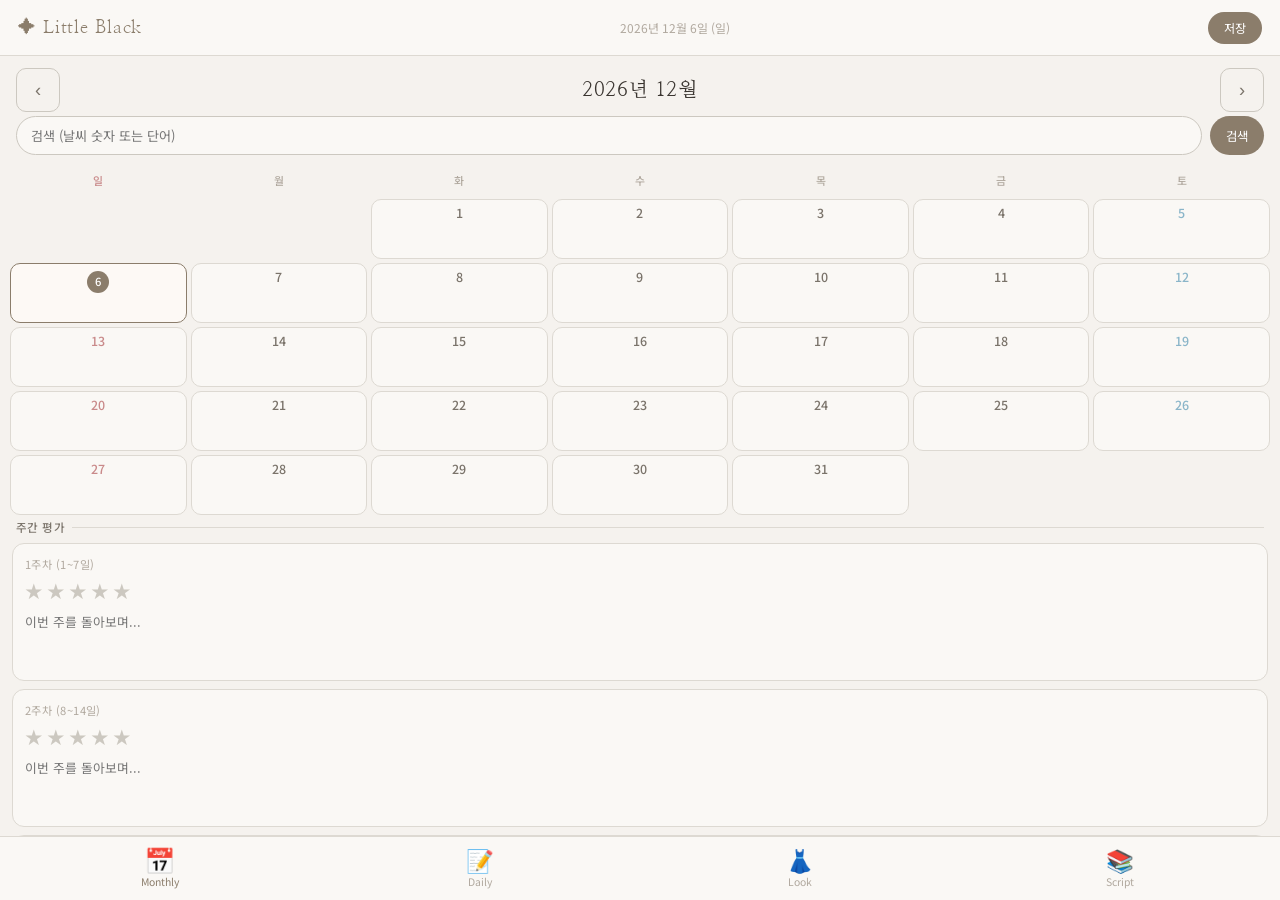
==== diary-mobile.html @ 4fbd5511 "Add files via upload" ====
<!DOCTYPE html>
<html lang="ko">
<head>
<meta charset="UTF-8">
<meta name="viewport" content="width=device-width, initial-scale=1.0, maximum-scale=1.0, user-scalable=no, viewport-fit=cover">
<meta name="mobile-web-app-capable" content="yes">
<meta name="apple-mobile-web-app-capable" content="yes">
<meta name="apple-mobile-web-app-status-bar-style" content="black-translucent">
<meta name="apple-mobile-web-app-title" content="Little Black">
<meta name="theme-color" content="#8b7d6b">
<meta name="msapplication-TileColor" content="#8b7d6b">
<title>Little Black</title>
<link rel="manifest" href="manifest.json">
<link rel="apple-touch-icon" href="icon.svg">
<link rel="icon" type="image/svg+xml" href="icon.svg">
<link href="https://fonts.googleapis.com/css2?family=Nanum+Myeongjo:wght@400;700&family=Noto+Sans+KR:wght@300;400;500&display=swap" rel="stylesheet">
<style>
:root{
  --bg:#f5f2ee;--bg2:#edeae4;
  --sf:#faf8f5;
  --bd:#ddd9d2;--bd2:#ccc8c0;
  --tx:#3a3530;--tx2:#7a736a;--tx3:#b0a89e;
  --ac:#8b7d6b;--ac2:#c4b5a5;
  --sh:rgba(100,90,80,.1);
  --blue:#8ab5c9;--red:#c98a8a;
  --nav-h:64px;
  --header-h:56px;
  --sat:env(safe-area-inset-top,0px);
  --sab:env(safe-area-inset-bottom,0px);
  --sal:env(safe-area-inset-left,0px);
  --sar:env(safe-area-inset-right,0px);
}
*{box-sizing:border-box;margin:0;padding:0;-webkit-tap-highlight-color:transparent;}
html{height:100%;height:-webkit-fill-available;}
body{
  font-family:'Noto Sans KR',sans-serif;background:var(--bg);color:var(--tx);
  display:flex;flex-direction:column;
  height:100%;height:-webkit-fill-available;
  overflow:hidden;
  /* 노치/홈바 영역 대응 */
  padding-top:var(--sat);
}

/* ══ HEADER ══ */
.header{
  height:var(--header-h);
  background:var(--sf);
  border-bottom:1px solid var(--bd);
  display:flex;align-items:center;justify-content:space-between;
  padding:0 18px;
  padding-left:calc(18px + var(--sal));
  padding-right:calc(18px + var(--sar));
  position:fixed;top:var(--sat);left:0;right:0;z-index:200;
  flex-shrink:0;
}
.header-title{font-family:'Nanum Myeongjo',serif;font-size:1.1rem;color:var(--ac);letter-spacing:.05em;}
.header-date{font-size:.75rem;color:var(--tx3);}
.header-save{background:var(--ac);color:#fff;border:none;border-radius:20px;padding:7px 16px;font-size:.76rem;font-family:inherit;cursor:pointer;}

/* ══ MAIN SCROLL AREA ══ */
.main{
  flex:1;
  overflow-y:auto;
  -webkit-overflow-scrolling:touch;
  padding-top:calc(var(--header-h) + var(--sat));
  padding-bottom:calc(var(--nav-h) + var(--sab) + 12px);
  padding-left:var(--sal);
  padding-right:var(--sar);
  overscroll-behavior:contain;
}
.view{display:none;}
.view.on{display:block;}

/* ══ BOTTOM NAV ══ */
.bottom-nav{
  position:fixed;bottom:0;left:0;right:0;
  height:calc(var(--nav-h) + var(--sab));
  background:var(--sf);
  border-top:1px solid var(--bd);
  display:flex;
  z-index:200;
  padding-bottom:var(--sab);
  padding-left:var(--sal);
  padding-right:var(--sar);
}
.bnav-item{
  flex:1;display:flex;flex-direction:column;align-items:center;justify-content:center;
  gap:3px;cursor:pointer;border:none;background:transparent;
  font-family:inherit;color:var(--tx3);font-size:.65rem;
  padding:8px 0;
  transition:color .15s;
  min-height:44px;
}
.bnav-item.on{color:var(--ac);}
.bnav-icon{font-size:1.4rem;line-height:1;}
.bnav-item.on .bnav-icon{transform:scale(1.12);}

/* ══ SHARED COMPONENTS ══ */
.page-header{
  padding:16px 16px 8px;
  display:flex;align-items:center;gap:10px;
}
.page-title{font-family:'Nanum Myeongjo',serif;font-size:1.2rem;color:var(--tx);letter-spacing:.03em;}
.card{background:var(--sf);border:1px solid var(--bd);border-radius:14px;padding:14px 16px;margin:0 12px 10px;}
.ct{font-size:.66rem;font-weight:500;color:var(--tx3);letter-spacing:.1em;text-transform:uppercase;margin-bottom:10px;display:flex;align-items:center;gap:4px;}
.addbtn{
  display:flex;align-items:center;gap:5px;
  background:none;border:1.5px dashed var(--bd2);border-radius:10px;
  padding:8px 14px;font-size:.75rem;color:var(--tx3);
  cursor:pointer;margin-top:8px;font-family:inherit;
  width:100%;justify-content:center;
  min-height:40px;
  transition:all .2s;
}
.addbtn:active{border-color:var(--ac2);color:var(--ac);}
.mnav-btn{
  background:none;border:1px solid var(--bd2);border-radius:10px;
  width:44px;height:44px;cursor:pointer;color:var(--tx2);font-size:1.15rem;
  display:flex;align-items:center;justify-content:center;
  flex-shrink:0;
  transition:all .15s;
  touch-action:manipulation;
}
.mnav-btn:active{background:var(--ac);color:#fff;border-color:var(--ac);}

/* RTE */
.rte{
  min-height:80px;outline:none;font-size:.85rem;
  font-family:inherit;line-height:1.9;color:var(--tx);
  word-break:break-word;cursor:text;white-space:pre-wrap;
}
.rte:empty::before{content:attr(data-ph);color:var(--tx3);pointer-events:none;font-size:.82rem;}

/* Toast */
.toast{
  position:fixed;bottom:calc(var(--nav-h) + var(--sab) + 16px);left:50%;transform:translateX(-50%) translateY(8px);
  background:var(--ac);color:#fff;padding:10px 22px;
  border-radius:20px;font-size:.78rem;opacity:0;
  transition:all .3s;pointer-events:none;z-index:9999;
  white-space:nowrap;
}
.toast.show{opacity:1;transform:translateX(-50%) translateY(0);}

/* ══════════════════════════
   MONTHLY
══════════════════════════ */
.month-nav{display:flex;align-items:center;justify-content:space-between;padding:12px 16px 4px;}
.month-label{font-family:'Nanum Myeongjo',serif;font-size:1.25rem;color:var(--tx);letter-spacing:.04em;}

/* Search */
.srch-row{display:flex;gap:8px;padding:0 16px 10px;}
.srch-inp{
  flex:1;padding:9px 14px;border-radius:22px;
  border:1px solid var(--bd2);background:var(--sf);
  font-size:.82rem;font-family:inherit;color:var(--tx);outline:none;
}
.srch-inp:focus{border-color:var(--ac);}
.srch-btn{
  padding:9px 16px;border-radius:22px;
  border:none;background:var(--ac);color:#fff;
  font-size:.78rem;font-family:inherit;cursor:pointer;
}

/* Calendar grid */
.cal{display:grid;grid-template-columns:repeat(7,1fr);gap:4px;padding:0 10px;}
.cdh{text-align:center;font-size:.68rem;font-weight:500;color:var(--tx3);padding:7px 0;}
.cdh:first-child{color:var(--red);}
.cdh:last-child{color:var(--blue);}
.cc{
  background:var(--sf);border:1px solid var(--bd);border-radius:10px;
  min-height:60px;padding:7px 4px 5px;
  position:relative;cursor:pointer;
  transition:all .15s;
  -webkit-user-select:none;user-select:none;
  /* 터치 영역 확보 */
  touch-action:manipulation;
}
.cc:active:not(.emp){background:var(--bg2);border-color:var(--ac2);transform:scale(.97);}
.cc.tod{border-color:var(--ac);background:#fdf9f5;}
.cc.emp{background:transparent;border-color:transparent;cursor:default;}
.cc.su .cnum{color:var(--red);}
.cc.sa .cnum{color:var(--blue);}
.cnum{font-size:.78rem;font-weight:500;color:var(--tx2);text-align:center;line-height:1;}
.cnum-t{
  background:var(--ac);color:#fff;
  width:22px;height:22px;border-radius:50%;
  display:inline-flex;align-items:center;justify-content:center;
  font-size:.7rem;margin:0 auto;
}
.cc-memo{
  font-size:.6rem;color:var(--tx3);line-height:1.3;
  margin-top:4px;overflow:hidden;
  display:-webkit-box;-webkit-line-clamp:2;-webkit-box-orient:vertical;
  word-break:break-all;
}
.look-badge{
  position:absolute;top:4px;right:4px;
  width:6px;height:6px;border-radius:50%;background:var(--ac2);
}
.has-entry::after{
  content:'';position:absolute;bottom:4px;left:50%;transform:translateX(-50%);
  width:4px;height:4px;border-radius:50%;background:var(--ac);
}

/* Weekly */
.weekly-section{padding:0 12px;margin-top:4px;}
.wsec-t{
  font-size:.72rem;color:var(--tx2);font-weight:500;letter-spacing:.04em;
  display:flex;align-items:center;gap:7px;margin-bottom:8px;padding:0 4px;
}
.wsec-t::after{content:'';flex:1;height:1px;background:var(--bd);}
.wcard{background:var(--sf);border:1px solid var(--bd);border-radius:12px;padding:12px;margin-bottom:8px;}
.wcard-t{font-size:.7rem;color:var(--tx3);margin-bottom:6px;letter-spacing:.04em;}
.stars{display:flex;gap:4px;margin-bottom:8px;}
.star{font-size:1.1rem;cursor:pointer;color:var(--bd2);transition:color .13s;user-select:none;}
.star.on{color:#d4a855;}
.wcard textarea{
  width:100%;background:transparent;border:none;outline:none;
  font-size:.8rem;font-family:inherit;color:var(--tx);
  resize:none;line-height:1.7;min-height:52px;
}

/* ══════════════════════════
   DAILY
══════════════════════════ */
.daily-nav{
  display:flex;align-items:center;gap:10px;
  padding:12px 16px 10px;
}
.ddate{
  flex:1;font-family:'Nanum Myeongjo',serif;font-size:1.05rem;
  color:var(--tx);text-align:center;cursor:pointer;
  padding:6px;border-radius:9px;border:1px solid transparent;
}
.ddate:active{border-color:var(--bd2);background:var(--bg2);}
.dpick{display:none;flex:1;font-family:inherit;font-size:.95rem;color:var(--tx);border:1px solid var(--bd2);border-radius:9px;padding:6px 10px;background:var(--sf);outline:none;}

/* Routine */
.rl{display:flex;flex-direction:column;gap:6px;}
.ri{display:flex;align-items:center;gap:10px;min-height:40px;}
.rchk{
  width:22px;height:22px;border-radius:6px;border:1.5px solid var(--bd2);
  cursor:pointer;flex-shrink:0;display:flex;align-items:center;justify-content:center;
  font-size:.75rem;color:#fff;transition:all .15s;
}
.rchk.on{background:var(--ac);border-color:var(--ac);}
.rinp{flex:1;border:none;background:transparent;outline:none;font-size:.85rem;font-family:inherit;color:var(--tx);min-height:1.4em;word-break:break-word;padding:4px 0;}
.rinp:empty::before{content:attr(data-ph);color:var(--tx3);pointer-events:none;}
.rinp.dn{text-decoration:line-through;color:var(--tx3);}

/* Timeline */
.tlw{display:flex;flex-direction:column;position:relative;}
.tlw::before{content:'';position:absolute;left:38px;top:0;bottom:0;width:1px;background:var(--bd);}
.tlr{display:flex;align-items:flex-start;min-height:36px;}
.tlt{width:38px;font-size:.65rem;color:var(--tx3);padding-top:8px;text-align:right;padding-right:8px;flex-shrink:0;}
.tldot{width:7px;height:7px;border-radius:50%;background:var(--bd2);flex-shrink:0;margin-top:10px;z-index:1;}
.tlinp{flex:1;padding:5px 9px;font-size:.82rem;font-family:inherit;border:none;background:transparent;outline:none;min-height:34px;line-height:1.6;color:var(--tx);word-break:break-word;}
.tlinp:empty::before{content:'...';color:var(--tx3);pointer-events:none;}

/* DoList */
.dol{display:flex;flex-direction:column;gap:6px;}
.doi{display:flex;align-items:center;gap:8px;min-height:38px;}
.dop{width:10px;height:10px;border-radius:50%;flex-shrink:0;cursor:pointer;}
.dop.h{background:var(--red);}.dop.m{background:#d4a855;}.dop.l{background:var(--blue);}
.dochk{
  width:22px;height:22px;border-radius:6px;border:1.5px solid var(--bd2);
  cursor:pointer;flex-shrink:0;display:flex;align-items:center;justify-content:center;
  font-size:.72rem;color:#fff;transition:all .15s;
}
.dochk.on{background:var(--ac);border-color:var(--ac);}
.doinp{flex:1;font-size:.85rem;border:none;background:transparent;outline:none;font-family:inherit;color:var(--tx);min-height:1.4em;word-break:break-word;padding:4px 0;}
.doinp:empty::before{content:attr(data-ph);color:var(--tx3);pointer-events:none;}
.doinp.dn{text-decoration:line-through;color:var(--tx3);}

/* Expense */
.exl{display:flex;flex-direction:column;gap:6px;}
.exi{display:flex;align-items:center;gap:8px;min-height:36px;}
.excat{
  font-size:.72rem;padding:5px 6px;border-radius:8px;
  background:var(--bg2);color:var(--tx2);border:1px solid var(--bd);
  outline:none;font-family:inherit;width:56px;
}
.exmemo{flex:1;font-size:.82rem;border:none;background:transparent;outline:none;font-family:inherit;color:var(--tx);padding:4px 0;min-height:1.3em;}
.exmemo::placeholder{color:var(--tx3);}
.examt{
  font-size:.82rem;border:none;background:transparent;outline:none;
  font-family:inherit;color:var(--tx);text-align:right;width:70px;padding:4px 0;
}
.examt::placeholder{color:var(--tx3);}
.extot{display:flex;justify-content:flex-end;padding-top:8px;border-top:1px solid var(--bd);font-size:.75rem;color:var(--tx2);margin-top:4px;}
.extot span{font-weight:500;color:var(--ac);margin-left:6px;}

/* ══════════════════════════
   DAILY LOOK
══════════════════════════ */
.look-grid{display:grid;grid-template-columns:1fr 1fr;gap:10px;padding:0 12px 12px;}
.look-card{background:var(--sf);border:1px solid var(--bd);border-radius:14px;overflow:hidden;position:relative;}
.look-card-img{width:100%;aspect-ratio:3/4;object-fit:cover;display:block;background:var(--bg2);}
.look-card-img-empty{width:100%;aspect-ratio:3/4;background:var(--bg2);display:flex;flex-direction:column;align-items:center;justify-content:center;color:var(--tx3);font-size:.7rem;gap:5px;}
.look-card-body{padding:8px 10px;}
.look-card-date{font-size:.68rem;color:var(--ac);font-weight:500;margin-bottom:2px;}
.look-temp{display:flex;gap:6px;margin-bottom:4px;}
.look-temp-low{font-size:.7rem;color:var(--blue);font-weight:500;}
.look-temp-high{font-size:.7rem;color:var(--red);font-weight:500;}
.look-card-memo{font-size:.7rem;color:var(--tx2);line-height:1.45;display:-webkit-box;-webkit-line-clamp:2;-webkit-box-orient:vertical;overflow:hidden;}
.look-card-del{
  position:absolute;top:6px;right:6px;
  width:26px;height:26px;border-radius:50%;
  background:rgba(255,255,255,.9);border:none;cursor:pointer;
  font-size:.8rem;color:var(--tx2);
  display:flex;align-items:center;justify-content:center;
}
.look-add-fab{
  position:fixed;bottom:calc(var(--nav-h) + var(--sab) + 16px);right:calc(18px + var(--sar));
  width:56px;height:56px;border-radius:50%;
  background:var(--ac);color:#fff;border:none;
  font-size:1.5rem;cursor:pointer;
  box-shadow:0 4px 16px rgba(139,125,107,.4);
  display:none;align-items:center;justify-content:center;
  z-index:150;
  transition:transform .15s;
  touch-action:manipulation;
}
.look-add-fab:active{transform:scale(.92);}

/* ══════════════════════════
   SCRIPT
══════════════════════════ */
.sc-folder-bar{
  display:flex;gap:8px;padding:0 12px 10px;
  overflow-x:auto;-webkit-overflow-scrolling:touch;
  scrollbar-width:none;
}
.sc-folder-bar::-webkit-scrollbar{display:none;}
.sc-fchip{
  flex-shrink:0;padding:8px 16px;border-radius:20px;
  border:1px solid var(--bd2);background:transparent;
  color:var(--tx2);font-size:.78rem;font-family:inherit;cursor:pointer;
  white-space:nowrap;
  transition:all .15s;
}
.sc-fchip.on{background:var(--ac);color:#fff;border-color:var(--ac);}
.sc-fchip-add{
  flex-shrink:0;padding:8px 14px;border-radius:20px;
  border:1.5px dashed var(--bd2);background:transparent;
  color:var(--tx3);font-size:.78rem;font-family:inherit;cursor:pointer;
}
.sc-add-folder-row{display:flex;gap:8px;padding:0 12px 10px;}
.sc-add-folder-inp{
  flex:1;padding:9px 14px;border:1px solid var(--bd2);border-radius:22px;
  background:var(--sf);font-size:.8rem;font-family:inherit;color:var(--tx);outline:none;
}
.sc-add-folder-inp:focus{border-color:var(--ac);}
.sc-add-folder-btn{
  padding:9px 16px;border-radius:22px;background:var(--ac);color:#fff;
  border:none;font-size:.78rem;font-family:inherit;cursor:pointer;
}
.sc-entry-list{padding:0 12px;}
.sc-entry{background:var(--sf);border:1px solid var(--bd);border-radius:14px;margin-bottom:10px;overflow:hidden;}
.sc-entry-head{display:flex;align-items:center;gap:8px;padding:12px 14px;cursor:pointer;}
.sc-entry-head.collapsed{border-bottom:none;}
.sc-source-badge{font-size:.65rem;padding:3px 10px;border-radius:10px;background:var(--bg2);color:var(--tx2);flex-shrink:0;border:1px solid var(--bd);}
.sc-entry-date{font-size:.66rem;color:var(--tx3);}
.sc-entry-title-inp{flex:1;border:none;background:transparent;outline:none;font-size:.85rem;font-family:'Nanum Myeongjo',serif;color:var(--tx);font-weight:700;min-width:0;}
.sc-entry-title-inp::placeholder{color:var(--tx3);}
.sc-collapse-btn{background:none;border:none;cursor:pointer;color:var(--tx3);font-size:.8rem;padding:0 4px;transition:transform .2s;flex-shrink:0;}
.sc-collapse-btn.open{transform:rotate(180deg);}
.sc-entry-del{background:none;border:none;cursor:pointer;color:var(--tx3);font-size:.85rem;padding:0 4px;flex-shrink:0;}
.sc-entry-body{padding:14px;border-top:1px solid var(--bd);}
.sc-entry-body.hidden{display:none;}
.sc-quote-label{font-size:.65rem;color:var(--tx3);letter-spacing:.06em;margin-bottom:6px;display:flex;align-items:center;justify-content:space-between;}
.sc-import-btn{padding:4px 12px;border-radius:8px;border:1px solid var(--bd2);background:transparent;color:var(--tx2);font-size:.68rem;font-family:inherit;cursor:pointer;}
.sc-quote{width:100%;min-height:80px;padding:10px 12px;background:var(--bg2);border:1px solid var(--bd);border-left:3px solid var(--ac2);border-radius:0 9px 9px 0;font-size:.82rem;font-family:inherit;color:var(--tx2);line-height:1.75;resize:none;outline:none;font-style:italic;}
.sc-quote::placeholder{color:var(--tx3);}
.sc-memo-label{font-size:.65rem;color:var(--tx3);letter-spacing:.06em;margin:10px 0 6px;}
.sc-memo{min-height:60px;outline:none;font-size:.83rem;font-family:inherit;line-height:1.8;color:var(--tx);word-break:break-word;cursor:text;white-space:pre-wrap;}
.sc-memo:empty::before{content:attr(data-ph);color:var(--tx3);pointer-events:none;}
.sc-empty{color:var(--tx3);font-size:.82rem;text-align:center;padding:36px 0;line-height:2;}
.sc-add-entry-btn{
  display:block;width:calc(100% - 24px);margin:0 12px 10px;
  padding:12px;border-radius:12px;
  background:var(--ac);color:#fff;border:none;
  font-size:.82rem;font-family:inherit;cursor:pointer;
}

/* ══════════════════════════
   MODALS
══════════════════════════ */
.modal-bg{
  position:fixed;inset:0;background:rgba(58,53,48,.45);
  z-index:600;display:none;align-items:flex-end;justify-content:center;
}
.modal-bg.show{display:flex;}
.modal{
  background:var(--sf);border-radius:20px 20px 0 0;
  padding:20px 20px 32px;width:100%;
  max-height:90vh;overflow-y:auto;
  -webkit-overflow-scrolling:touch;
  box-shadow:0 -4px 24px rgba(0,0,0,.15);
}
.modal-handle{width:40px;height:4px;background:var(--bd2);border-radius:2px;margin:0 auto 16px;}
.modal-title{font-family:'Nanum Myeongjo',serif;font-size:1.05rem;color:var(--ac);margin-bottom:14px;}
.modal-row{margin-bottom:12px;}
.modal-lbl{font-size:.72rem;color:var(--tx3);margin-bottom:5px;letter-spacing:.04em;}
.modal-inp{width:100%;padding:10px 14px;border:1px solid var(--bd2);border-radius:11px;background:var(--bg);font-size:.85rem;font-family:inherit;color:var(--tx);outline:none;}
.modal-inp:focus{border-color:var(--ac);}
.modal-row-2{display:grid;grid-template-columns:1fr 1fr;gap:10px;margin-bottom:12px;}
.modal-upload{
  width:100%;padding:12px;border:1.5px dashed var(--bd2);border-radius:11px;
  background:transparent;cursor:pointer;text-align:center;
  color:var(--tx3);font-size:.8rem;
  display:flex;align-items:center;justify-content:center;gap:6px;
}
.modal-preview{width:100%;max-height:200px;object-fit:contain;border-radius:11px;margin-top:8px;display:none;}
.modal-btns{display:flex;gap:8px;margin-top:16px;}
.modal-cancel{flex:1;padding:12px;border-radius:12px;border:1px solid var(--bd2);background:transparent;color:var(--tx2);font-size:.82rem;font-family:inherit;cursor:pointer;}
.modal-save{flex:2;padding:12px;border-radius:12px;background:var(--ac);color:#fff;border:none;font-size:.82rem;font-family:inherit;cursor:pointer;}

/* weather */
.weather-fetch-btn{
  width:100%;padding:10px;border-radius:10px;
  border:1px solid var(--ac2);background:var(--bg2);color:var(--ac);
  font-size:.78rem;font-family:inherit;cursor:pointer;margin-top:6px;
}
.weather-fetch-btn:disabled{opacity:.5;}
.weather-status{font-size:.74rem;border-radius:9px;padding:0;max-height:0;overflow:hidden;transition:max-height .3s,padding .3s;color:var(--tx2);}
.weather-status.show{max-height:60px;padding:8px 12px;background:var(--bg2);border:1px solid var(--bd);margin-top:8px;border-radius:9px;}
.weather-status.err{color:#c94040;background:#fdf0f0;border-color:#f5c6c6;}
.weather-status.ok{color:#2d8a5e;background:#f0faf5;border-color:#b2dfc9;}

/* Search modal */
.srch-modal-bg{position:fixed;inset:0;background:rgba(58,53,48,.35);z-index:500;display:none;align-items:flex-end;}
.srch-modal-bg.show{display:flex;}
.srch-modal{background:var(--sf);border-radius:20px 20px 0 0;width:100%;max-height:85vh;overflow-y:auto;padding:20px 16px 32px;}
.srch-modal-title{font-family:'Nanum Myeongjo',serif;font-size:1rem;color:var(--ac);margin-bottom:12px;display:flex;justify-content:space-between;align-items:center;}
.srch-close{background:none;border:none;font-size:1.2rem;cursor:pointer;color:var(--tx3);padding:4px;}
.srch-result-item{border:1px solid var(--bd);border-radius:11px;padding:12px;margin-bottom:8px;cursor:pointer;}
.srch-result-item:active{border-color:var(--ac2);background:var(--bg2);}
.srch-result-date{font-size:.72rem;color:var(--ac);margin-bottom:3px;font-weight:500;}
.srch-result-type{font-size:.64rem;color:var(--tx3);background:var(--bg2);border-radius:8px;padding:2px 8px;display:inline-block;margin-bottom:4px;}
.srch-result-preview{font-size:.78rem;color:var(--tx2);line-height:1.5;}
.srch-result-preview em{color:var(--ac);font-style:normal;font-weight:500;}
.srch-no-result{text-align:center;color:var(--tx3);font-size:.84rem;padding:28px 0;}

/* Import modal */
.import-modal-bg{position:fixed;inset:0;background:rgba(58,53,48,.4);z-index:700;display:none;align-items:flex-end;}
.import-modal-bg.show{display:flex;}
.import-modal{background:var(--sf);border-radius:20px 20px 0 0;padding:20px 16px 32px;width:100%;max-height:85vh;overflow-y:auto;}
.import-modal-title{font-family:'Nanum Myeongjo',serif;font-size:1rem;color:var(--ac);margin-bottom:12px;}
.import-tabs{display:flex;gap:6px;margin-bottom:12px;}
.import-tab{flex:1;padding:9px;border-radius:14px;border:1px solid var(--bd2);background:transparent;color:var(--tx2);font-size:.78rem;font-family:inherit;cursor:pointer;}
.import-tab.on{background:var(--ac);color:#fff;border-color:var(--ac);}
.import-url-inp{width:100%;padding:10px 14px;border:1px solid var(--bd2);border-radius:11px;background:var(--bg);font-size:.82rem;font-family:inherit;color:var(--tx);outline:none;margin-bottom:8px;}
.import-text-area{width:100%;min-height:120px;padding:10px 12px;border:1px solid var(--bd2);border-radius:11px;background:var(--bg);font-size:.82rem;font-family:inherit;color:var(--tx);outline:none;resize:none;line-height:1.7;}
.import-hint{font-size:.7rem;color:var(--tx3);margin-bottom:10px;line-height:1.55;}
.import-btns{display:flex;gap:8px;margin-top:12px;}
.import-cancel{flex:1;padding:12px;border-radius:12px;border:1px solid var(--bd2);background:transparent;color:var(--tx2);font-size:.8rem;font-family:inherit;cursor:pointer;}
.import-confirm{flex:2;padding:12px;border-radius:12px;background:var(--ac);color:#fff;border:none;font-size:.8rem;font-family:inherit;cursor:pointer;}

/* Add folder modal */
.folder-modal-bg{position:fixed;inset:0;background:rgba(58,53,48,.4);z-index:650;display:none;align-items:flex-end;}
.folder-modal-bg.show{display:flex;}
.folder-modal{background:var(--sf);border-radius:20px 20px 0 0;padding:20px 16px 32px;width:100%;}
.folder-modal-title{font-family:'Nanum Myeongjo',serif;font-size:1rem;color:var(--ac);margin-bottom:14px;}
.folder-inp{width:100%;padding:12px 16px;border:1px solid var(--bd2);border-radius:12px;background:var(--bg);font-size:.9rem;font-family:inherit;color:var(--tx);outline:none;margin-bottom:10px;}
.folder-inp:focus{border-color:var(--ac);}
.folder-btns{display:flex;gap:8px;}
.folder-cancel{flex:1;padding:12px;border-radius:12px;border:1px solid var(--bd2);background:transparent;color:var(--tx2);font-size:.82rem;font-family:inherit;cursor:pointer;}
.folder-ok{flex:2;padding:12px;border-radius:12px;background:var(--ac);color:#fff;border:none;font-size:.82rem;font-family:inherit;cursor:pointer;}

select{font-family:inherit;}
</style>
</head>
<body>

<!-- HEADER -->
<header class="header">
  <div class="header-title">✦ Little Black</div>
  <div class="header-date" id="headerDate"></div>
  <button class="header-save" onclick="saveAll()">저장</button>
</header>

<!-- MAIN -->
<div class="main" id="mainEl">

<!-- ══ MONTHLY ══ -->
<div id="v-monthly" class="view on">
  <div class="month-nav">
    <button class="mnav-btn" onclick="chMonth(-1)">&#8249;</button>
    <div class="month-label" id="mtitle"></div>
    <button class="mnav-btn" onclick="chMonth(1)">&#8250;</button>
  </div>
  <div class="srch-row">
    <input class="srch-inp" id="srchInp" placeholder="검색 (날씨 숫자 또는 단어)" onkeydown="if(event.key==='Enter')doSearch()">
    <button class="srch-btn" onclick="doSearch()">검색</button>
  </div>
  <div class="cal" id="calEl"></div>
  <div class="weekly-section">
    <div class="wsec-t">주간 평가</div>
    <div id="wgridEl"></div>
  </div>
</div>

<!-- ══ DAILY ══ -->
<div id="v-daily" class="view">
  <div class="daily-nav">
    <button class="mnav-btn" onclick="chDay(-1)">&#8249;</button>
    <div class="ddate" id="ddisplay" onclick="openDP()"></div>
    <input type="date" class="dpick" id="dpick" onchange="onDP()">
    <button class="mnav-btn" onclick="chDay(1)">&#8250;</button>
  </div>

  <div class="card">
    <div class="ct">☀️ Routine</div>
    <div class="rl" id="rList"></div>
    <button class="addbtn" onclick="addR()">+ 루틴 추가</button>
  </div>

  <div class="card">
    <div class="ct">🕐 Time Line</div>
    <div class="tlw" id="tlEl"></div>
  </div>

  <div class="card">
    <div class="ct">✅ Do It List</div>
    <div class="dol" id="dolEl"></div>
    <button class="addbtn" onclick="addDo()">+ 할 일 추가</button>
  </div>

  <div class="card">
    <div class="ct">💡 Idea</div>
    <div class="rte" id="rteIdea" contenteditable="true" data-ph="오늘 떠오른 아이디어를 자유롭게 ✦"></div>
  </div>

  <div class="card">
    <div class="ct">🌸 감사일기</div>
    <div class="rte" id="rteGrat" contenteditable="true" data-ph="오늘 감사한 일 세 가지&#10;1. &#10;2. &#10;3. "></div>
  </div>

  <div class="card">
    <div class="ct">👶 육아일기</div>
    <div class="rte" id="rteBaby" contenteditable="true" data-ph="오늘 아이와의 소중한 순간 🍀"></div>
  </div>

  <div class="card">
    <div class="ct">💰 지출메모</div>
    <div class="exl" id="exlEl"></div>
    <button class="addbtn" onclick="addEx()">+ 지출 추가</button>
    <div class="extot">합계 <span id="extot">₩0</span></div>
  </div>
</div>

<!-- ══ DAILY LOOK ══ -->
<div id="v-look" class="view">
  <div class="page-header">
    <div class="page-title">Daily Look</div>
  </div>
  <div class="look-grid" id="lookGrid"></div>
</div>

<!-- ══ SCRIPT ══ -->
<div id="v-script" class="view">
  <div class="page-header" style="padding-bottom:10px;">
    <div class="page-title">Script</div>
  </div>
  <div class="sc-folder-bar" id="scFolderBar"></div>
  <button class="sc-add-entry-btn" id="scAddEntryBtn" onclick="addScEntry()" style="display:none">+ 새 스크립트 추가</button>
  <div class="sc-entry-list" id="scEntryList">
    <div class="sc-empty">위에서 폴더를 선택하거나<br>+ 버튼으로 새 폴더를 만들어보세요 ✦</div>
  </div>
</div>

</div><!-- /main -->

<!-- LOOK FAB -->
<button class="look-add-fab" id="lookFab" onclick="openLookModal()">+</button>

<!-- BOTTOM NAV -->
<nav class="bottom-nav">
  <button class="bnav-item on" id="tab-monthly" onclick="goView('monthly')">
    <span class="bnav-icon">📅</span>
    <span>Monthly</span>
  </button>
  <button class="bnav-item" id="tab-daily" onclick="goView('daily')">
    <span class="bnav-icon">📝</span>
    <span>Daily</span>
  </button>
  <button class="bnav-item" id="tab-look" onclick="goView('look')">
    <span class="bnav-icon">👗</span>
    <span>Look</span>
  </button>
  <button class="bnav-item" id="tab-script" onclick="goView('script')">
    <span class="bnav-icon">📚</span>
    <span>Script</span>
  </button>
</nav>

<!-- SEARCH MODAL -->
<div class="srch-modal-bg" id="srchBg" onclick="if(event.target===this)closeSrch()">
  <div class="srch-modal">
    <div class="srch-modal-title">
      <span id="srchModalTitle">검색 결과</span>
      <button class="srch-close" onclick="closeSrch()">✕</button>
    </div>
    <div id="srchResults"></div>
  </div>
</div>

<!-- ADD LOOK MODAL -->
<div class="modal-bg" id="lookModalBg" onclick="if(event.target===this)closeLookModal()">
  <div class="modal">
    <div class="modal-handle"></div>
    <div class="modal-title">Today's Look</div>
    <div class="modal-row">
      <div class="modal-lbl">날짜</div>
      <input class="modal-inp" type="date" id="lookDate" onchange="onLookDateChange()">
    </div>
    <div class="modal-row">
      <button class="weather-fetch-btn" id="weatherFetchBtn" onclick="fetchWeather()">🌤 날씨 자동으로 불러오기</button>
      <div class="weather-status" id="weatherStatus"></div>
    </div>
    <div class="modal-row-2">
      <div>
        <div class="modal-lbl">최저기온 (°C)</div>
        <input class="modal-inp" type="number" id="lookLow" placeholder="예) 14">
      </div>
      <div>
        <div class="modal-lbl">최고기온 (°C)</div>
        <input class="modal-inp" type="number" id="lookHigh" placeholder="예) 24">
      </div>
    </div>
    <div class="modal-row">
      <div class="modal-lbl">사진 업로드</div>
      <label class="modal-upload" for="lookFile">📷 사진 선택</label>
      <input type="file" id="lookFile" accept="image/*" style="display:none" onchange="onLookFile(event)">
      <img class="modal-preview" id="lookPreview" alt="">
    </div>
    <div class="modal-row">
      <div class="modal-lbl">메모</div>
      <textarea class="modal-inp" id="lookMemo" rows="3" placeholder="오늘 코디 메모 🍂"></textarea>
    </div>
    <div class="modal-btns">
      <button class="modal-cancel" onclick="closeLookModal()">취소</button>
      <button class="modal-save" onclick="saveLook()">저장</button>
    </div>
  </div>
</div>

<!-- IMPORT MODAL -->
<div class="import-modal-bg" id="importModalBg" onclick="if(event.target===this)closeImportModal()">
  <div class="import-modal">
    <div class="modal-handle"></div>
    <div class="import-modal-title">문구 가져오기</div>
    <div class="import-tabs">
      <button class="import-tab on" id="itab-paste" onclick="switchImportTab('paste')">붙여넣기</button>
      <button class="import-tab" id="itab-url" onclick="switchImportTab('url')">URL</button>
    </div>
    <div id="import-paste-panel">
      <div class="import-hint">신문, 책, 블로그에서 복사한 글을 붙여넣으세요.</div>
      <textarea class="import-text-area" id="importPasteText" placeholder="여기에 텍스트를 붙여넣으세요…"></textarea>
    </div>
    <div id="import-url-panel" style="display:none">
      <div class="import-hint">URL을 입력하면 해당 페이지의 텍스트를 가져옵니다.</div>
      <input class="import-url-inp" id="importUrlInp" placeholder="https://…" type="url">
      <button onclick="fetchUrl()" style="width:100%;padding:10px;border-radius:10px;border:1px solid var(--bd2);background:var(--bg2);font-family:inherit;font-size:.8rem;cursor:pointer;color:var(--tx2);margin-bottom:8px;">🔗 불러오기</button>
      <textarea class="import-text-area" id="importUrlResult" placeholder="불러온 텍스트…" readonly></textarea>
    </div>
    <div class="import-btns">
      <button class="import-cancel" onclick="closeImportModal()">취소</button>
      <button class="import-confirm" onclick="confirmImport()">인용문으로 추가</button>
    </div>
  </div>
</div>

<!-- FOLDER MODAL -->
<div class="folder-modal-bg" id="folderModalBg" onclick="if(event.target===this)closeFolderModal()">
  <div class="folder-modal">
    <div class="modal-handle"></div>
    <div class="folder-modal-title">새 폴더 추가</div>
    <input class="folder-inp" id="folderNameInp" placeholder="폴더 이름…" onkeydown="if(event.key==='Enter')confirmAddFolder()">
    <div class="folder-btns">
      <button class="folder-cancel" onclick="closeFolderModal()">취소</button>
      <button class="folder-ok" onclick="confirmAddFolder()">추가</button>
    </div>
  </div>
</div>

<div class="toast" id="toastEl">저장됨 ✓</div>

<script>
// ════════════════════════════════════════════════
//  DATA STORE + LOCALSTORAGE
// ════════════════════════════════════════════════
const STORAGE_KEY = 'diary2026_mobile';
let DB = loadDB();

function loadDB(){
  try{
    const raw = localStorage.getItem(STORAGE_KEY);
    if(raw){
      const d = JSON.parse(raw);
      if(!d.looks) d.looks = [];
      if(!d.scFolders) d.scFolders = [{id:'f1',name:'경제신문 공부',icon:'📰'},{id:'f2',name:'책',icon:'📚'},{id:'f3',name:'영감',icon:'✨'}];
      if(!d.scEntries) d.scEntries = [];
      return d;
    }
  }catch(e){}
  return {
    looks:[],
    scFolders:[
      {id:'f1',name:'경제신문 공부',icon:'📰'},
      {id:'f2',name:'책',icon:'📚'},
      {id:'f3',name:'영감',icon:'✨'},
    ],
    scEntries:[]
  };
}

function saveAll(){
  try{
    localStorage.setItem(STORAGE_KEY, JSON.stringify(DB));
    toast('저장됨 ✓');
  }catch(e){
    toast('저장 실패 — 저장공간 부족');
  }
}

// Auto-save every 30s
setInterval(saveAll, 30000);

let CY, CM, CD;
let toastT;

const MO  = ['1월','2월','3월','4월','5월','6월','7월','8월','9월','10월','11월','12월'];
const DW  = ['일','월','화','수','목','금','토'];

// ════════════════════════════════════════════════
//  UTILS
// ════════════════════════════════════════════════
function toast(msg){
  const t=document.getElementById('toastEl');
  t.textContent=msg||'저장됨 ✓';
  t.classList.add('show');
  clearTimeout(toastT);
  toastT=setTimeout(()=>t.classList.remove('show'),1600);
}
function fmtDate(y,m,d){return `${y}-${String(m+1).padStart(2,'0')}-${String(d).padStart(2,'0')}`;}
function parseDateStr(s){const[y,m,d]=s.split('-').map(Number);return{y,m:m-1,d};}

function updateHeaderDate(){
  const now = new Date();
  document.getElementById('headerDate').textContent =
    `${now.getFullYear()}년 ${MO[now.getMonth()]} ${now.getDate()}일 (${DW[now.getDay()]})`;
}

// ════════════════════════════════════════════════
//  VIEW SWITCH
// ════════════════════════════════════════════════
function goView(v){
  saveAll();
  document.querySelectorAll('.view').forEach(e=>e.classList.remove('on'));
  document.querySelectorAll('.bnav-item').forEach(e=>e.classList.remove('on'));
  document.getElementById('v-'+v).classList.add('on');
  document.getElementById('tab-'+v).classList.add('on');
  document.getElementById('mainEl').scrollTop=0;
  // FAB only on look view
  document.getElementById('lookFab').style.display = v==='look'?'flex':'none';
  if(v==='monthly') renderCal();
  if(v==='daily')   renderDaily();
  if(v==='look')    renderLooks();
  if(v==='script')  renderScript();
}

// ════════════════════════════════════════════════
//  RTE SETUP
// ════════════════════════════════════════════════
function setupRte(id,key){
  const el=document.getElementById(id);
  if(!el)return;
  el.dataset.skey=key;
  el.innerHTML=DB[key]||'';
  el.oninput=()=>{DB[key]=el.innerHTML;};
}

// ════════════════════════════════════════════════
//  MONTHLY
// ════════════════════════════════════════════════
function chMonth(d){CM+=d;if(CM<0){CM=11;CY--;}if(CM>11){CM=0;CY++;}renderCal();}

function renderCal(){
  document.getElementById('mtitle').textContent=CY+'년 '+MO[CM];
  const g=document.getElementById('calEl');g.innerHTML='';
  DW.forEach(d=>{const h=document.createElement('div');h.className='cdh';h.textContent=d;g.appendChild(h);});
  const first=new Date(CY,CM,1).getDay();
  const days=new Date(CY,CM+1,0).getDate();
  const td=new Date();
  for(let i=0;i<first;i++){const e=document.createElement('div');e.className='cc emp';g.appendChild(e);}
  for(let d=1;d<=days;d++){
    const dow=(first+d-1)%7;
    const isT=(d===td.getDate()&&CM===td.getMonth()&&CY===td.getFullYear());
    const cell=document.createElement('div');
    cell.className='cc'+(dow===0?' su':'')+(dow===6?' sa':'')+(isT?' tod':'');
    // date number
    const nd=document.createElement('div');nd.className='cnum';
    if(isT){const sp=document.createElement('span');sp.className='cnum-t';sp.textContent=d;nd.appendChild(sp);}
    else nd.textContent=d;
    cell.appendChild(nd);
    // mini memo preview
    const k=`cal_${CY}_${CM}_${d}`;
    if(DB[k]){
      const memo=document.createElement('div');memo.className='cc-memo';memo.textContent=DB[k];
      cell.appendChild(memo);
    }
    // look badge
    const dateStr=fmtDate(CY,CM,d);
    if(DB.looks.some(l=>l.date===dateStr)){
      const badge=document.createElement('div');badge.className='look-badge';
      cell.appendChild(badge);
    }
    // has daily entry indicator
    const dailyKeys=['idea','grat','baby','rt','tl','do','ex'];
    const hasDailyEntry = dailyKeys.some(type=>{
      const key=`${type}_${CY}_${CM}_${d}`;
      const v=DB[key];
      if(!v) return false;
      if(typeof v==='string') return v.trim().length>0;
      if(Array.isArray(v)) return v.length>0;
      return Object.keys(v).some(h=>DB[key][h]);
    });
    if(hasDailyEntry) cell.classList.add('has-entry');

    // TAP → go to daily (not double-click!)
    cell.addEventListener('click',()=>{
      CD=new Date(CY,CM,d);
      goView('daily');
    });
    g.appendChild(cell);
  }
  renderWeekly();
}

function renderWeekly(){
  const g=document.getElementById('wgridEl');g.innerHTML='';
  const days=new Date(CY,CM+1,0).getDate();
  let w=1,ws=1;
  while(ws<=days){
    const we=Math.min(ws+6,days);
    const card=document.createElement('div');card.className='wcard';
    const t=document.createElement('div');t.className='wcard-t';
    t.textContent=`${w}주차 (${ws}~${we}일)`;card.appendChild(t);
    const sk=`star_${CY}_${CM}_w${w}`;let sv=DB[sk]||0;
    const sd=document.createElement('div');sd.className='stars';
    for(let s=1;s<=5;s++){
      const st=document.createElement('span');st.className='star'+(s<=sv?' on':'');st.textContent='★';
      st.addEventListener('click',()=>{DB[sk]=s;renderWeekly();saveAll();});
      sd.appendChild(st);
    }
    card.appendChild(sd);
    const ta=document.createElement('textarea');
    const tk=`wk_${CY}_${CM}_w${w}`;
    ta.value=DB[tk]||'';ta.placeholder='이번 주를 돌아보며...';
    ta.addEventListener('input',()=>{DB[tk]=ta.value;});
    card.appendChild(ta);
    g.appendChild(card);w++;ws+=7;
  }
}

// ════════════════════════════════════════════════
//  SEARCH
// ════════════════════════════════════════════════
function doSearch(){
  const q=(document.getElementById('srchInp').value||'').trim();
  if(!q)return;
  const results=[];
  const tempQ=parseFloat(q);
  const isTempSearch=!isNaN(tempQ)&&/^-?\d+(\.\d+)?$/.test(q);

  if(isTempSearch){
    DB.looks.forEach(l=>{
      const low=parseFloat(l.low),high=parseFloat(l.high);
      if(!isNaN(low)&&!isNaN(high)&&tempQ>=low&&tempQ<=high){
        results.push({type:'look',item:l});
      }
    });
  } else {
    const lq=q.toLowerCase();
    Object.keys(DB).forEach(key=>{
      if(key==='looks'||key==='scFolders'||key==='scEntries')return;
      const val=DB[key];
      if(typeof val==='string'&&val.toLowerCase().includes(lq)){
        const m=key.match(/^(idea|grat|baby|cal|rt|tl|do|wk|ex)_(\d+)_(\d+)_(.+)$/);
        if(!m)return;
        const[,type,y,mo,rest]=m;
        const d=parseInt(rest);
        if(isNaN(d)&&type!=='wk')return;
        const label={idea:'Idea',grat:'감사일기',baby:'육아일기',cal:'달력메모',rt:'루틴',tl:'타임라인',do:'두잇리스트',wk:'주간평가',ex:'지출'}[type]||type;
        const dateStr=type==='wk'?`${y}년 ${parseInt(mo)+1}월 ${rest}주차`:`${y}년 ${parseInt(mo)+1}월 ${d}일`;
        const plain=val.replace(/<[^>]+>/g,'');
        if(plain.toLowerCase().includes(lq)){
          const idx=plain.toLowerCase().indexOf(lq);
          const pre=plain.slice(Math.max(0,idx-20),idx);
          const hit=plain.slice(idx,idx+q.length);
          const post=plain.slice(idx+q.length,idx+q.length+30);
          results.push({type:'text',label,dateStr,preview:`…${pre}<em>${hit}</em>${post}…`,y:parseInt(y),mo:parseInt(mo),d});
        }
      }
    });
    DB.looks.forEach(l=>{
      if((l.memo||'').toLowerCase().includes(lq)){
        const idx=l.memo.toLowerCase().indexOf(lq);
        const pre=l.memo.slice(Math.max(0,idx-20),idx);
        const hit=l.memo.slice(idx,idx+q.length);
        const post=l.memo.slice(idx+q.length,idx+q.length+30);
        results.push({type:'look-text',item:l,preview:`…${pre}<em>${hit}</em>${post}…`});
      }
    });
  }

  document.getElementById('srchModalTitle').textContent=`"${q}" 검색 결과 ${results.length}건`;
  const resEl=document.getElementById('srchResults');
  resEl.innerHTML='';
  if(results.length===0){
    resEl.innerHTML='<div class="srch-no-result">검색 결과가 없어요 🌿</div>';
  } else {
    results.forEach(r=>{
      const item=document.createElement('div');item.className='srch-result-item';
      if(r.type==='look'||r.type==='look-text'){
        const l=r.item;
        const {y,m,d}=parseDateStr(l.date);
        item.innerHTML=`
          <div class="srch-result-date">${y}년 ${m+1}월 ${d}일</div>
          <span class="srch-result-type">데일리룩</span>
          <div class="srch-result-preview">${r.type==='look'?`🌡 최저 <b>${l.low}°C</b> / 최고 <b>${l.high}°C</b>`:r.preview}</div>`;
        item.onclick=()=>{closeSrch();goView('look');};
      } else {
        item.innerHTML=`
          <div class="srch-result-date">${r.dateStr}</div>
          <span class="srch-result-type">${r.label}</span>
          <div class="srch-result-preview">${r.preview}</div>`;
        item.onclick=()=>{
          closeSrch();
          CD=new Date(r.y,r.mo,r.d);CY=r.y;CM=r.mo;
          goView('daily');
        };
      }
      resEl.appendChild(item);
    });
  }
  document.getElementById('srchBg').classList.add('show');
}
function closeSrch(){document.getElementById('srchBg').classList.remove('show');}

// ════════════════════════════════════════════════
//  DAILY
// ════════════════════════════════════════════════
function chDay(d){const nd=new Date(CD);nd.setDate(nd.getDate()+d);CD=nd;renderDaily();}
function openDP(){
  const ip=document.getElementById('dpick'),dp=document.getElementById('ddisplay');
  ip.value=fmtDate(CD.getFullYear(),CD.getMonth(),CD.getDate());
  ip.style.display='block';dp.style.display='none';ip.focus();
}
function onDP(){
  const v=document.getElementById('dpick').value;
  if(v){CD=new Date(v+'T00:00:00');CM=CD.getMonth();CY=CD.getFullYear();}
  document.getElementById('dpick').style.display='none';
  document.getElementById('ddisplay').style.display='';
  renderDaily();
}

function renderDaily(){
  const y=CD.getFullYear(),m=CD.getMonth(),d=CD.getDate();
  document.getElementById('ddisplay').textContent=`${y}년 ${MO[m]} ${d}일 (${DW[CD.getDay()]})`;
  renderR();renderTL();renderDo();
  setupRte('rteIdea',`idea_${y}_${m}_${d}`);
  setupRte('rteGrat',`grat_${y}_${m}_${d}`);
  setupRte('rteBaby',`baby_${y}_${m}_${d}`);
  renderEx();
}

// ── Routine ──
function rk(){return `rt_${CD.getFullYear()}_${CD.getMonth()}_${CD.getDate()}`;}
function renderR(){
  const list=document.getElementById('rList');list.innerHTML='';
  const k=rk();
  if(!DB[k])DB[k]=[{t:'기상 / 스트레칭',h:'',on:false},{t:'물 한 잔',h:'',on:false},{t:'독서 10분',h:'',on:false}];
  DB[k].forEach((item,i)=>{
    const row=document.createElement('div');row.className='ri';
    const chk=document.createElement('div');chk.className='rchk'+(item.on?' on':'');chk.innerHTML=item.on?'✓':'';
    chk.onclick=()=>{
      const el=list.querySelectorAll('.rinp')[i];if(el)item.h=el.innerHTML;
      item.on=!item.on;renderR();
    };
    const inp=document.createElement('div');
    inp.className='rinp'+(item.on?' dn':'');
    inp.contentEditable='true';inp.dataset.ph='루틴 입력';
    inp.innerHTML=item.h||(item.t||'');
    inp.addEventListener('input',()=>{item.h=inp.innerHTML;item.t=inp.innerText;});
    row.appendChild(chk);row.appendChild(inp);list.appendChild(row);
  });
}
function addR(){const k=rk();if(!DB[k])DB[k]=[];DB[k].push({t:'',h:'',on:false});renderR();}

// ── Timeline ──
function tlk(){return `tl_${CD.getFullYear()}_${CD.getMonth()}_${CD.getDate()}`;}
function renderTL(){
  const w=document.getElementById('tlEl');w.innerHTML='';
  const k=tlk();if(!DB[k])DB[k]={};
  ['06','07','08','09','10','11','12','13','14','15','16','17','18','19','20','21','22'].forEach(h=>{
    const row=document.createElement('div');row.className='tlr';
    const tm=document.createElement('div');tm.className='tlt';tm.textContent=h+':00';
    const dot=document.createElement('div');dot.className='tldot';
    const inp=document.createElement('div');
    inp.className='tlinp';inp.contentEditable='true';
    inp.innerHTML=DB[k][h]||'';
    inp.addEventListener('input',()=>{DB[k][h]=inp.innerHTML;});
    row.appendChild(tm);row.appendChild(dot);row.appendChild(inp);w.appendChild(row);
  });
}

// ── DoList ──
function dok(){return `do_${CD.getFullYear()}_${CD.getMonth()}_${CD.getDate()}`;}
function renderDo(){
  const list=document.getElementById('dolEl');list.innerHTML='';
  const k=dok();if(!DB[k])DB[k]=[];
  DB[k].forEach((item,i)=>{
    const row=document.createElement('div');row.className='doi';
    const p=document.createElement('div');p.className='dop '+['h','m','l'][item.p||1];
    p.title='클릭: 우선순위 변경';
    p.onclick=()=>{item.p=((item.p||1)+1)%3;renderDo();};
    const chk=document.createElement('div');chk.className='dochk'+(item.on?' on':'');chk.innerHTML=item.on?'✓':'';
    chk.onclick=()=>{
      const el=list.querySelectorAll('.doinp')[i];if(el)item.h=el.innerHTML;
      item.on=!item.on;renderDo();
    };
    const inp=document.createElement('div');
    inp.className='doinp'+(item.on?' dn':'');
    inp.contentEditable='true';inp.dataset.ph='할 일 입력';
    if(item.on){inp.style.textDecoration='line-through';}
    inp.innerHTML=item.h||(item.t||'');
    inp.addEventListener('input',()=>{item.h=inp.innerHTML;item.t=inp.innerText;});
    row.appendChild(p);row.appendChild(chk);row.appendChild(inp);list.appendChild(row);
  });
}
function addDo(){const k=dok();if(!DB[k])DB[k]=[];DB[k].push({t:'',h:'',on:false,p:1});renderDo();}

// ── Expense ──
function ek(){return `ex_${CD.getFullYear()}_${CD.getMonth()}_${CD.getDate()}`;}
function renderEx(){
  const list=document.getElementById('exlEl');list.innerHTML='';
  const k=ek();if(!DB[k])DB[k]=[];
  const cats=['식비','교통','쇼핑','육아','기타'];
  DB[k].forEach(item=>{
    const row=document.createElement('div');row.className='exi';
    const sel=document.createElement('select');sel.className='excat';
    cats.forEach(c=>{const o=document.createElement('option');o.value=c;o.textContent=c;if(c===item.cat)o.selected=true;sel.appendChild(o);});
    sel.onchange=()=>{item.cat=sel.value;};
    const memo=document.createElement('input');memo.type='text';memo.className='exmemo';
    memo.value=item.memo||'';memo.placeholder='항목';
    memo.oninput=()=>{item.memo=memo.value;};
    const amt=document.createElement('input');amt.type='number';amt.className='examt';
    amt.value=item.amt||'';amt.placeholder='금액';
    amt.oninput=()=>{item.amt=parseInt(amt.value)||0;calcEx();};
    row.appendChild(sel);row.appendChild(memo);row.appendChild(amt);list.appendChild(row);
  });
  calcEx();
}
function addEx(){const k=ek();if(!DB[k])DB[k]=[];DB[k].push({cat:'식비',memo:'',amt:0});renderEx();}
function calcEx(){
  const items=DB[ek()]||[];
  document.getElementById('extot').textContent='₩'+items.reduce((s,i)=>s+(i.amt||0),0).toLocaleString();
}

// ════════════════════════════════════════════════
//  DAILY LOOK + WEATHER
// ════════════════════════════════════════════════
let lookImgData='';
let userLat=null,userLon=null,userLocName='';

function initGeo(){
  if(!navigator.geolocation)return;
  navigator.geolocation.getCurrentPosition(pos=>{
    userLat=pos.coords.latitude;userLon=pos.coords.longitude;
    fetch(`https://nominatim.openstreetmap.org/reverse?lat=${userLat}&lon=${userLon}&format=json`)
      .then(r=>r.json())
      .then(d=>{const a=d.address||{};userLocName=a.city||a.town||a.county||a.state||'내 위치';})
      .catch(()=>{userLocName='내 위치';});
  },()=>{},{timeout:8000});
}

function setWeatherStatus(msg,type=''){
  const el=document.getElementById('weatherStatus');
  el.textContent=msg;el.className='weather-status show'+(type?' '+type:'');
}
function hideWeatherStatus(){document.getElementById('weatherStatus').className='weather-status';}

async function fetchWeather(){
  const dateVal=document.getElementById('lookDate').value;
  if(!dateVal){setWeatherStatus('날짜를 먼저 선택해주세요.','err');return;}
  if(userLat===null){setWeatherStatus('위치 권한이 필요해요. 브라우저에서 허용해주세요.','err');initGeo();return;}
  const btn=document.getElementById('weatherFetchBtn');
  btn.disabled=true;btn.textContent='불러오는 중…';
  setWeatherStatus('날씨 데이터를 가져오는 중…');
  try{
    const today=new Date();today.setHours(0,0,0,0);
    const selDate=new Date(dateVal+'T00:00:00');
    const diffDays=Math.round((selDate-today)/(1000*60*60*24));
    if(diffDays<-14||diffDays>16) throw new Error('range');
    const url=`https://api.open-meteo.com/v1/forecast?latitude=${userLat}&longitude=${userLon}&daily=temperature_2m_min,temperature_2m_max,weathercode&timezone=Asia%2FSeoul&start_date=${dateVal}&end_date=${dateVal}`;
    const res=await fetch(url);if(!res.ok)throw new Error('API 오류');
    const data=await res.json();const d=data.daily;
    if(!d||!d.temperature_2m_min||d.temperature_2m_min.length===0)throw new Error('데이터 없음');
    const low=Math.round(d.temperature_2m_min[0]*10)/10;
    const high=Math.round(d.temperature_2m_max[0]*10)/10;
    document.getElementById('lookLow').value=low;
    document.getElementById('lookHigh').value=high;
    setWeatherStatus(`${userLocName} · 최저 ${low}°C / 최고 ${high}°C`,'ok');
  }catch(e){
    if(e.message==='range') setWeatherStatus('±14일 범위만 가능해요. 직접 입력해주세요.','err');
    else setWeatherStatus('날씨를 불러오지 못했어요. 직접 입력해주세요.','err');
  }finally{btn.disabled=false;btn.textContent='🌤 날씨 자동으로 불러오기';}
}

function onLookDateChange(){hideWeatherStatus();if(userLat!==null)fetchWeather();}

function renderLooks(){
  const g=document.getElementById('lookGrid');g.innerHTML='';
  const looks=[...DB.looks].sort((a,b)=>b.date.localeCompare(a.date));
  if(looks.length===0){
    g.innerHTML='<div style="color:var(--tx3);font-size:.82rem;padding:30px 0;grid-column:1/-1;text-align:center;">아직 기록된 룩이 없어요.<br><br>+ 버튼으로 오늘의 룩을 추가해보세요 ✦</div>';
    return;
  }
  looks.forEach(l=>{
    const {y,m,d}=parseDateStr(l.date);
    const card=document.createElement('div');card.className='look-card';
    if(l.imgData){
      const img=document.createElement('img');img.className='look-card-img';img.src=l.imgData;img.alt='';card.appendChild(img);
    } else {
      const empty=document.createElement('div');empty.className='look-card-img-empty';
      empty.innerHTML='<span style="font-size:2rem;opacity:.4">✦</span><span>No photo</span>';card.appendChild(empty);
    }
    const body=document.createElement('div');body.className='look-card-body';
    body.innerHTML=`
      <div class="look-card-date">${y}.${String(m+1).padStart(2,'0')}.${String(d).padStart(2,'0')} (${DW[new Date(y,m,d).getDay()]})</div>
      <div class="look-temp">
        <span class="look-temp-low">▼ ${l.low!==''?l.low+'°C':'—'}</span>
        <span class="look-temp-high">▲ ${l.high!==''?l.high+'°C':'—'}</span>
      </div>
      <div class="look-card-memo">${(l.memo||'').replace(/\n/g,'<br>')}</div>`;
    card.appendChild(body);
    const del=document.createElement('button');del.className='look-card-del';del.innerHTML='✕';
    del.onclick=e=>{e.stopPropagation();if(confirm('삭제할까요?')){DB.looks=DB.looks.filter(x=>x.id!==l.id);renderLooks();renderCal();saveAll();}};
    card.appendChild(del);
    g.appendChild(card);
  });
}

function openLookModal(){
  const n=CD||new Date();
  const dateStr=fmtDate(n.getFullYear(),n.getMonth(),n.getDate());
  document.getElementById('lookDate').value=dateStr;
  document.getElementById('lookLow').value='';
  document.getElementById('lookHigh').value='';
  document.getElementById('lookMemo').value='';
  document.getElementById('lookPreview').style.display='none';
  document.getElementById('lookPreview').src='';
  lookImgData='';hideWeatherStatus();
  document.getElementById('lookModalBg').classList.add('show');
  if(userLat!==null)fetchWeather();
}
function closeLookModal(){document.getElementById('lookModalBg').classList.remove('show');}

function onLookFile(e){
  const file=e.target.files[0];if(!file)return;
  const reader=new FileReader();
  reader.onload=ev=>{
    lookImgData=ev.target.result;
    const prev=document.getElementById('lookPreview');prev.src=lookImgData;prev.style.display='block';
  };
  reader.readAsDataURL(file);
}

function saveLook(){
  const date=document.getElementById('lookDate').value;
  if(!date){alert('날짜를 선택해주세요.');return;}
  DB.looks.push({id:Date.now(),date,low:document.getElementById('lookLow').value,high:document.getElementById('lookHigh').value,memo:document.getElementById('lookMemo').value,imgData:lookImgData});
  closeLookModal();saveAll();renderLooks();renderCal();
}

// ════════════════════════════════════════════════
//  SCRIPT
// ════════════════════════════════════════════════
let scActiveFolderId=null;
let importTargetEntryId=null;
const SOURCE_LABELS=['신문','밀리의서재','블로그','유튜브','팟캐스트','기타'];

function renderScFolderBar(){
  const bar=document.getElementById('scFolderBar');bar.innerHTML='';
  DB.scFolders.forEach(f=>{
    const chip=document.createElement('button');
    chip.className='sc-fchip'+(scActiveFolderId===f.id?' on':'');
    chip.textContent=f.icon+' '+f.name;
    chip.onclick=()=>{scActiveFolderId=f.id;renderScript();};
    chip.oncontextmenu=e=>{
      e.preventDefault();
      if(confirm(`"${f.name}" 폴더를 삭제할까요?`)){
        DB.scFolders=DB.scFolders.filter(x=>x.id!==f.id);
        DB.scEntries=DB.scEntries.filter(x=>x.folderId!==f.id);
        if(scActiveFolderId===f.id)scActiveFolderId=null;
        renderScript();saveAll();
      }
    };
    bar.appendChild(chip);
  });
  // add folder chip
  const addChip=document.createElement('button');
  addChip.className='sc-fchip-add';addChip.textContent='+ 폴더';
  addChip.onclick=()=>openFolderModal();
  bar.appendChild(addChip);
}

function renderScript(){
  renderScFolderBar();
  const addBtn=document.getElementById('scAddEntryBtn');
  const list=document.getElementById('scEntryList');
  list.innerHTML='';
  if(!scActiveFolderId){
    addBtn.style.display='none';
    list.innerHTML='<div class="sc-empty">위에서 폴더를 선택하거나<br>+ 폴더 버튼으로 새 폴더를 만들어보세요 ✦</div>';
    return;
  }
  addBtn.style.display='';
  const entries=DB.scEntries.filter(e=>e.folderId===scActiveFolderId).sort((a,b)=>b.id-a.id);
  if(entries.length===0){
    list.innerHTML='<div class="sc-empty">아직 스크립트가 없어요.<br>위의 버튼으로 추가해보세요 ✦</div>';
    return;
  }
  entries.forEach(entry=>list.appendChild(buildEntryCard(entry)));
}

function buildEntryCard(entry){
  const card=document.createElement('div');card.className='sc-entry';card.id='sc-card-'+entry.id;
  const head=document.createElement('div');head.className='sc-entry-head'+(entry.open===false?' collapsed':'');
  const srcSel=document.createElement('select');srcSel.className='sc-source-badge';
  SOURCE_LABELS.forEach(s=>{const o=document.createElement('option');o.value=s;o.textContent=s;if(s===entry.source)o.selected=true;srcSel.appendChild(o);});
  srcSel.onchange=()=>{entry.source=srcSel.value;};srcSel.onclick=e=>e.stopPropagation();
  const titleInp=document.createElement('input');
  titleInp.type='text';titleInp.className='sc-entry-title-inp';
  titleInp.value=entry.title||'';titleInp.placeholder='제목…';
  titleInp.oninput=()=>{entry.title=titleInp.value;};
  titleInp.onclick=e=>e.stopPropagation();
  const colBtn=document.createElement('button');
  colBtn.className='sc-collapse-btn'+(entry.open===false?'':' open');
  colBtn.innerHTML='▾';
  colBtn.onclick=e=>{
    e.stopPropagation();entry.open=entry.open===false?true:false;
    const body=card.querySelector('.sc-entry-body');
    body.classList.toggle('hidden',entry.open===false);
    head.classList.toggle('collapsed',entry.open===false);
    colBtn.classList.toggle('open',entry.open!==false);
  };
  const delBtn=document.createElement('button');delBtn.className='sc-entry-del';delBtn.innerHTML='✕';
  delBtn.onclick=e=>{
    e.stopPropagation();
    if(confirm('삭제할까요?')){DB.scEntries=DB.scEntries.filter(x=>x.id!==entry.id);renderScript();saveAll();}
  };
  head.appendChild(srcSel);head.appendChild(titleInp);head.appendChild(colBtn);head.appendChild(delBtn);
  card.appendChild(head);
  const body=document.createElement('div');body.className='sc-entry-body'+(entry.open===false?' hidden':'');
  const qLabel=document.createElement('div');qLabel.className='sc-quote-label';
  qLabel.innerHTML='<span>QUOTE — 인용문</span>';
  const importBtn=document.createElement('button');importBtn.className='sc-import-btn';importBtn.textContent='📋 가져오기';
  importBtn.onclick=()=>openImportModal(entry.id);qLabel.appendChild(importBtn);
  const qArea=document.createElement('textarea');qArea.className='sc-quote';
  qArea.placeholder='인용문을 붙여넣거나 가져오기 버튼을 사용하세요…';
  qArea.value=entry.quote||'';qArea.oninput=()=>{entry.quote=qArea.value;};
  const mLabel=document.createElement('div');mLabel.className='sc-memo-label';mLabel.textContent='MEMO — 내 생각';
  const mDiv=document.createElement('div');mDiv.className='sc-memo rte';
  mDiv.contentEditable='true';mDiv.dataset.ph='이 문구를 읽고 떠오른 생각…';
  mDiv.innerHTML=entry.memo||'';mDiv.addEventListener('input',()=>{entry.memo=mDiv.innerHTML;});
  body.appendChild(qLabel);body.appendChild(qArea);
  body.appendChild(document.createElement('br'));
  body.appendChild(mLabel);body.appendChild(mDiv);
  card.appendChild(body);return card;
}

function addScEntry(){
  if(!scActiveFolderId)return;
  const entry={id:Date.now(),folderId:scActiveFolderId,title:'',source:'신문',date:new Date().toLocaleDateString('ko-KR'),quote:'',memo:'',open:true};
  DB.scEntries.unshift(entry);renderScript();
  setTimeout(()=>{const card=document.getElementById('sc-card-'+entry.id);if(card)card.querySelector('.sc-entry-title-inp')?.focus();},50);
}

// Folder modal
function openFolderModal(){document.getElementById('folderNameInp').value='';document.getElementById('folderModalBg').classList.add('show');setTimeout(()=>document.getElementById('folderNameInp').focus(),100);}
function closeFolderModal(){document.getElementById('folderModalBg').classList.remove('show');}
function confirmAddFolder(){
  const name=document.getElementById('folderNameInp').value.trim();if(!name)return;
  const icons=['📁','📰','📚','✨','🎯','💼','🌿','🎨','🔬','💡'];
  DB.scFolders.push({id:'f'+Date.now(),name,icon:icons[DB.scFolders.length%icons.length]});
  closeFolderModal();renderScript();saveAll();
}

// ════════════════════════════════════════════════
//  IMPORT MODAL
// ════════════════════════════════════════════════
function openImportModal(entryId){
  importTargetEntryId=entryId;
  document.getElementById('importPasteText').value='';
  document.getElementById('importUrlInp').value='';
  document.getElementById('importUrlResult').value='';
  switchImportTab('paste');
  document.getElementById('importModalBg').classList.add('show');
}
function closeImportModal(){document.getElementById('importModalBg').classList.remove('show');importTargetEntryId=null;}
function switchImportTab(tab){
  document.querySelectorAll('.import-tab').forEach(t=>t.classList.remove('on'));
  document.getElementById('itab-'+tab).classList.add('on');
  document.getElementById('import-paste-panel').style.display=tab==='paste'?'':'none';
  document.getElementById('import-url-panel').style.display=tab==='url'?'':'none';
}
async function fetchUrl(){
  const url=document.getElementById('importUrlInp').value.trim();
  if(!url){alert('URL을 입력해주세요.');return;}
  const resultArea=document.getElementById('importUrlResult');resultArea.value='불러오는 중…';
  try{
    const proxy=`https://api.allorigins.win/get?url=${encodeURIComponent(url)}`;
    const res=await fetch(proxy);const data=await res.json();
    const tmp=document.createElement('div');tmp.innerHTML=data.contents||'';
    tmp.querySelectorAll('script,style,nav,header,footer,aside').forEach(el=>el.remove());
    const text=(tmp.innerText||tmp.textContent||'').replace(/\s{3,}/g,'\n\n').trim();
    resultArea.value=text.slice(0,3000)+(text.length>3000?'\n\n… (일부만 표시됨)':'');
  }catch(e){resultArea.value='불러오기 실패. 직접 붙여넣기를 이용해주세요.';}
}
function confirmImport(){
  const activeTab=document.querySelector('.import-tab.on')?.id;
  let text=activeTab==='itab-paste'?document.getElementById('importPasteText').value.trim():document.getElementById('importUrlResult').value.trim();
  if(!text){alert('가져올 텍스트가 없어요.');return;}
  const entry=DB.scEntries.find(e=>e.id===importTargetEntryId);
  if(entry){
    entry.quote=(entry.quote?entry.quote+'\n\n':'')+text;
    const card=document.getElementById('sc-card-'+entry.id);
    if(card){const qa=card.querySelector('.sc-quote');if(qa)qa.value=entry.quote;}
  }
  closeImportModal();toast('인용문 추가됨 ✓');
}

// ════════════════════════════════════════════════
//  INIT
// ════════════════════════════════════════════════
(function(){
  const n=new Date();
  CY=n.getFullYear();CM=n.getMonth();CD=n;
  updateHeaderDate();
  renderCal();
  renderDaily();
  initGeo();
  // Save on page hide (mobile browser)
  document.addEventListener('visibilitychange',()=>{if(document.visibilityState==='hidden')saveAll();});
  window.addEventListener('pagehide',saveAll);
  // ── PWA Service Worker 등록 ──
  if('serviceWorker' in navigator){
    window.addEventListener('load',()=>{
      navigator.serviceWorker.register('./sw.js')
        .catch(()=>{}); // 로컬 파일 환경에서는 무시
    });
  }
  // ── PWA 설치 배너 처리 ──
  let deferredPrompt;
  window.addEventListener('beforeinstallprompt',e=>{
    e.preventDefault();
    deferredPrompt=e;
    // 3초 후 설치 제안 토스트
    setTimeout(()=>{
      toast('홈화면에 추가하려면 브라우저 메뉴를 이용하세요 ✦');
    },3000);
  });
})();
</script>
</body>
</html>
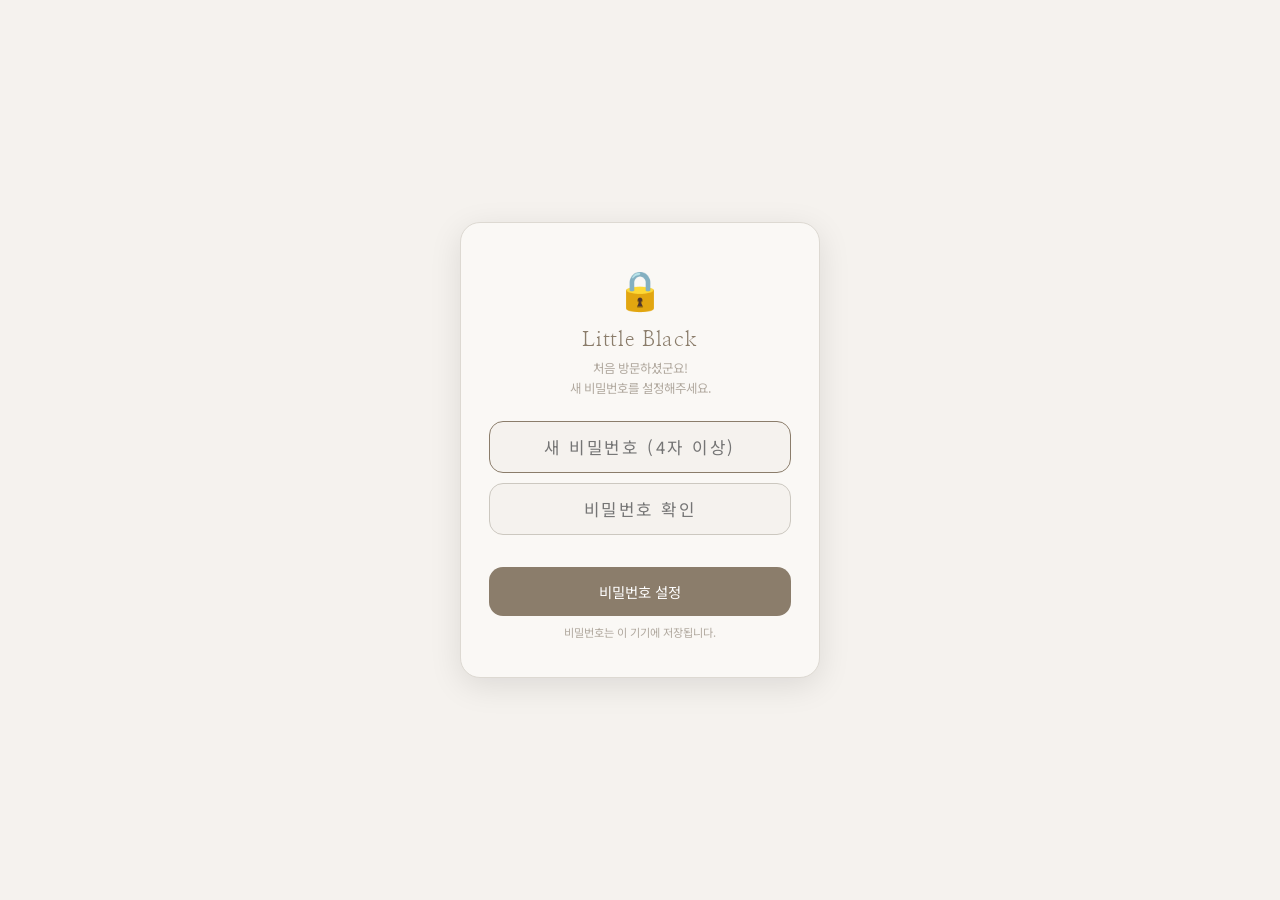
==== commit f34baaa2: "feat: 암호 잠금 기능 + Monthly 일정 추가 - 앱 시작 시 비밀번호 잠금 화면 표시 (최초 방문 시 비밀번호 설정) - 헤더/네비에 🔒 버튼으로 언제든지 앱 잠금 가능" ====
--- a/diary-mobile.html
+++ b/diary-mobile.html
@@ -469,15 +469,55 @@
 .folder-ok{flex:2;padding:12px;border-radius:12px;background:var(--ac);color:#fff;border:none;font-size:.82rem;font-family:inherit;cursor:pointer;}
 
 select{font-family:inherit;}
+
+/* ══ LOCK SCREEN ══ */
+#lockScreen{position:fixed;inset:0;background:var(--bg);z-index:9999;display:flex;align-items:center;justify-content:center;padding:20px;}
+.lock-box{background:var(--sf);border:1px solid var(--bd);border-radius:20px;padding:36px 28px;width:100%;max-width:360px;text-align:center;box-shadow:0 8px 32px rgba(0,0,0,.1);}
+.lock-icon{font-size:2.4rem;margin-bottom:12px;}
+.lock-title{font-family:'Nanum Myeongjo',serif;font-size:1.3rem;color:var(--ac);margin-bottom:6px;letter-spacing:.04em;}
+.lock-sub{font-size:.78rem;color:var(--tx3);margin-bottom:22px;line-height:1.6;white-space:pre-line;}
+.lock-inp{width:100%;padding:13px 16px;border:1px solid var(--bd2);border-radius:14px;background:var(--bg);font-size:1.05rem;font-family:inherit;color:var(--tx);outline:none;text-align:center;letter-spacing:.15em;margin-bottom:10px;transition:border-color .2s;}
+.lock-inp:focus{border-color:var(--ac);}
+.lock-btn{width:100%;padding:14px;border-radius:14px;background:var(--ac);color:#fff;border:none;font-size:.9rem;font-family:inherit;cursor:pointer;margin-bottom:8px;}
+.lock-err{font-size:.76rem;color:var(--red);min-height:1.3em;margin-bottom:6px;}
+.lock-hint{font-size:.7rem;color:var(--tx3);line-height:1.5;}
+
+/* ══ MONTHLY SCHEDULE ══ */
+.sched-wrap{margin-top:16px;padding:0 0 8px;}
+.sched-list{display:flex;flex-direction:column;gap:6px;margin-bottom:8px;}
+.sched-item{display:flex;align-items:center;gap:8px;background:var(--sf);border:1px solid var(--bd);border-radius:12px;padding:10px 12px;}
+.sched-date-sel{border:1px solid var(--bd2);border-radius:9px;background:var(--bg2);font-size:.76rem;font-family:inherit;color:var(--tx);padding:5px 7px;outline:none;flex-shrink:0;}
+.sched-time-inp{border:1px solid var(--bd2);border-radius:9px;background:transparent;font-size:.76rem;font-family:inherit;color:var(--tx);padding:5px 6px;outline:none;width:92px;flex-shrink:0;text-align:center;}
+.sched-time-inp::placeholder{color:var(--tx3);}
+.sched-text-inp{flex:1;border:none;background:transparent;outline:none;font-size:.82rem;font-family:inherit;color:var(--tx);}
+.sched-text-inp::placeholder{color:var(--tx3);}
+.sched-del{background:none;border:none;cursor:pointer;color:var(--tx3);font-size:.9rem;padding:0 4px;flex-shrink:0;}
 </style>
 </head>
 <body>
+
+<!-- LOCK SCREEN -->
+<div id="lockScreen">
+  <div class="lock-box">
+    <div class="lock-icon">🔒</div>
+    <div class="lock-title">Little Black</div>
+    <div class="lock-sub" id="lockSub">비밀번호를 입력하세요</div>
+    <input class="lock-inp" type="password" id="lockInp" placeholder="비밀번호" onkeydown="if(event.key==='Enter')lockSubmit()">
+    <input class="lock-inp" type="password" id="lockInp2" placeholder="비밀번호 확인" style="display:none" onkeydown="if(event.key==='Enter')lockSubmit()">
+    <div class="lock-err" id="lockErr"></div>
+    <button class="lock-btn" id="lockBtn" onclick="lockSubmit()">입력</button>
+    <div class="lock-hint" id="lockHint"></div>
+  </div>
+</div>
 
 <!-- HEADER -->
 <header class="header">
   <div class="header-title">✦ Little Black</div>
   <div class="header-date" id="headerDate"></div>
-  <button class="header-save" onclick="saveAll()">저장</button>
+  <div style="display:flex;gap:6px;">
+    <button class="header-save" style="background:transparent;border:1px solid var(--bd2);color:var(--tx2);padding:6px 10px;" onclick="lockApp()" title="잠금">🔒</button>
+    <button class="header-save" onclick="saveAll()">저장</button>
+  </div>
 </header>
 
 <!-- MAIN -->
@@ -498,6 +538,11 @@
   <div class="weekly-section">
     <div class="wsec-t">주간 평가</div>
     <div id="wgridEl"></div>
+  </div>
+  <div class="sched-wrap">
+    <div class="wsec-t" style="margin-top:16px;">월간 일정</div>
+    <div class="sched-list" id="schedEl"></div>
+    <button class="addbtn" onclick="addSched()">+ 일정 추가</button>
   </div>
 </div>
 
@@ -785,7 +830,7 @@
 // ════════════════════════════════════════════════
 //  MONTHLY
 // ════════════════════════════════════════════════
-function chMonth(d){CM+=d;if(CM<0){CM=11;CY--;}if(CM>11){CM=0;CY++;}renderCal();}
+function chMonth(d){CM+=d;if(CM<0){CM=11;CY--;}if(CM>11){CM=0;CY++;}renderCal();renderSched();}
 
 function renderCal(){
   document.getElementById('mtitle').textContent=CY+'년 '+MO[CM];
@@ -1345,6 +1390,132 @@
 }
 
 // ════════════════════════════════════════════════
+//  PASSWORD LOCK
+// ════════════════════════════════════════════════
+let lockMode='enter';
+
+function initLock(){
+  const pw=localStorage.getItem('diary_pw');
+  if(!pw){
+    lockMode='set';
+    document.getElementById('lockSub').textContent='처음 방문하셨군요!\n새 비밀번호를 설정해주세요.';
+    document.getElementById('lockInp').placeholder='새 비밀번호 (4자 이상)';
+    document.getElementById('lockInp2').style.display='';
+    document.getElementById('lockBtn').textContent='비밀번호 설정';
+    document.getElementById('lockHint').textContent='비밀번호는 이 기기에 저장됩니다.';
+  } else {
+    lockMode='enter';
+    document.getElementById('lockSub').textContent='비밀번호를 입력하세요';
+    document.getElementById('lockInp').placeholder='비밀번호';
+    document.getElementById('lockInp2').style.display='none';
+    document.getElementById('lockBtn').textContent='입력';
+    document.getElementById('lockHint').textContent='';
+  }
+  document.getElementById('lockScreen').style.display='flex';
+  setTimeout(()=>document.getElementById('lockInp').focus(),100);
+}
+
+function lockSubmit(){
+  const inp=document.getElementById('lockInp').value;
+  const inp2=document.getElementById('lockInp2').value;
+  const errEl=document.getElementById('lockErr');
+  errEl.textContent='';
+  if(!inp){errEl.textContent='비밀번호를 입력해주세요.';return;}
+  if(lockMode==='set'){
+    if(inp.length<4){errEl.textContent='4자 이상으로 설정해주세요.';return;}
+    if(inp!==inp2){errEl.textContent='비밀번호가 일치하지 않아요.';return;}
+    localStorage.setItem('diary_pw',btoa(unescape(encodeURIComponent(inp))));
+    unlockApp();
+  } else {
+    const stored=localStorage.getItem('diary_pw');
+    if(btoa(unescape(encodeURIComponent(inp)))===stored){
+      unlockApp();
+    } else {
+      errEl.textContent='비밀번호가 틀렸어요. 다시 입력해주세요.';
+      document.getElementById('lockInp').value='';
+      document.getElementById('lockInp').focus();
+    }
+  }
+}
+
+function unlockApp(){
+  document.getElementById('lockScreen').style.display='none';
+  document.getElementById('lockInp').value='';
+  document.getElementById('lockInp2').value='';
+  document.getElementById('lockErr').textContent='';
+}
+
+function lockApp(){
+  lockMode='enter';
+  document.getElementById('lockSub').textContent='비밀번호를 입력하세요';
+  document.getElementById('lockInp').placeholder='비밀번호';
+  document.getElementById('lockInp').value='';
+  document.getElementById('lockInp2').style.display='none';
+  document.getElementById('lockInp2').value='';
+  document.getElementById('lockBtn').textContent='입력';
+  document.getElementById('lockErr').textContent='';
+  document.getElementById('lockHint').textContent='';
+  document.getElementById('lockScreen').style.display='flex';
+  setTimeout(()=>document.getElementById('lockInp').focus(),100);
+}
+
+// ════════════════════════════════════════════════
+//  MONTHLY SCHEDULE
+// ════════════════════════════════════════════════
+function schedK(){return `sched_${CY}_${CM}`;}
+
+function renderSched(){
+  const el=document.getElementById('schedEl');
+  if(!el)return;
+  el.innerHTML='';
+  const k=schedK();
+  if(!DB[k])DB[k]=[];
+  const days=new Date(CY,CM+1,0).getDate();
+  DB[k].sort((a,b)=>a.day-b.day||(a.time||'').localeCompare(b.time||''));
+  DB[k].forEach((item,i)=>{
+    const row=document.createElement('div');
+    row.className='sched-item';
+    const sel=document.createElement('select');
+    sel.className='sched-date-sel';
+    for(let d=1;d<=days;d++){
+      const o=document.createElement('option');
+      o.value=d;
+      const dt=new Date(CY,CM,d);
+      o.textContent=`${d}일(${['일','월','화','수','목','금','토'][dt.getDay()]})`;
+      if(d===item.day)o.selected=true;
+      sel.appendChild(o);
+    }
+    sel.onchange=()=>{item.day=parseInt(sel.value);renderSched();toast();};
+    const timeInp=document.createElement('input');
+    timeInp.type='time';timeInp.className='sched-time-inp';
+    timeInp.value=item.time||'';
+    timeInp.oninput=()=>{item.time=timeInp.value;toast();};
+    const textInp=document.createElement('input');
+    textInp.type='text';textInp.className='sched-text-inp';
+    textInp.value=item.text||'';textInp.placeholder='일정 내용';
+    textInp.oninput=()=>{item.text=textInp.value;toast();};
+    const del=document.createElement('button');
+    del.className='sched-del';del.innerHTML='✕';del.title='삭제';
+    del.onclick=()=>{DB[k].splice(i,1);renderSched();toast();};
+    row.appendChild(sel);row.appendChild(timeInp);row.appendChild(textInp);row.appendChild(del);
+    el.appendChild(row);
+  });
+}
+
+function addSched(){
+  const k=schedK();
+  if(!DB[k])DB[k]=[];
+  const today=new Date();
+  const day=(today.getFullYear()===CY&&today.getMonth()===CM)?today.getDate():1;
+  DB[k].push({day,time:'',text:''});
+  renderSched();
+  setTimeout(()=>{
+    const items=document.querySelectorAll('.sched-text-inp');
+    if(items.length)items[items.length-1].focus();
+  },30);
+}
+
+// ════════════════════════════════════════════════
 //  INIT
 // ════════════════════════════════════════════════
 (function(){
@@ -1352,8 +1523,10 @@
   CY=n.getFullYear();CM=n.getMonth();CD=n;
   updateHeaderDate();
   renderCal();
+  renderSched();
   renderDaily();
   initGeo();
+  initLock();
   // Save on page hide (mobile browser)
   document.addEventListener('visibilitychange',()=>{if(document.visibilityState==='hidden')saveAll();});
   window.addEventListener('pagehide',saveAll);
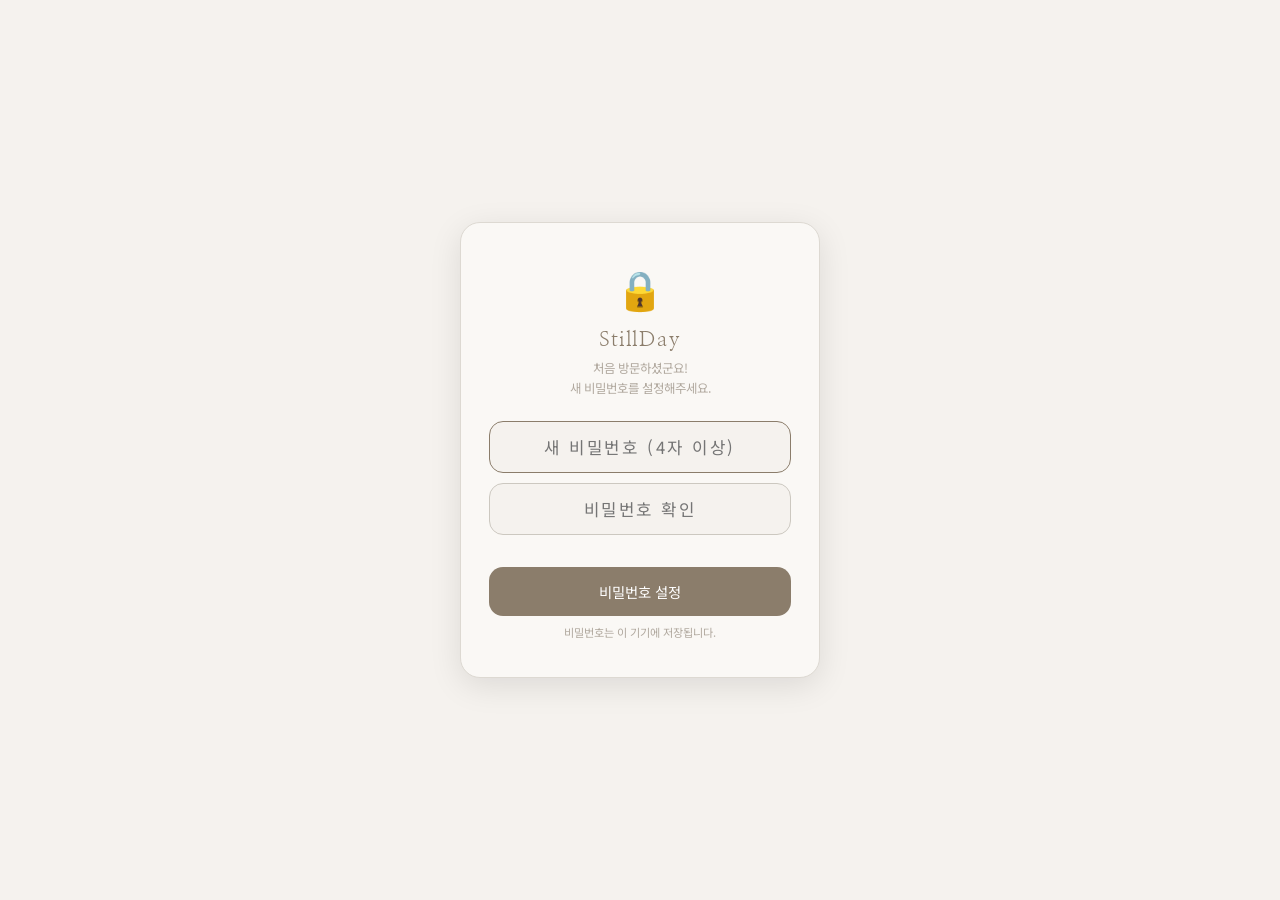
==== commit 979ba443: "feat: 앱 이름 'Little Black' → 'StillDay' 변경" ====
--- a/diary-mobile.html
+++ b/diary-mobile.html
@@ -6,10 +6,10 @@
 <meta name="mobile-web-app-capable" content="yes">
 <meta name="apple-mobile-web-app-capable" content="yes">
 <meta name="apple-mobile-web-app-status-bar-style" content="black-translucent">
-<meta name="apple-mobile-web-app-title" content="Little Black">
+<meta name="apple-mobile-web-app-title" content="StillDay">
 <meta name="theme-color" content="#8b7d6b">
 <meta name="msapplication-TileColor" content="#8b7d6b">
-<title>Little Black</title>
+<title>StillDay</title>
 <link rel="manifest" href="manifest.json">
 <link rel="apple-touch-icon" href="icon.svg">
 <link rel="icon" type="image/svg+xml" href="icon.svg">
@@ -483,7 +483,7 @@
 .lock-hint{font-size:.7rem;color:var(--tx3);line-height:1.5;}
 
 /* ══ MONTHLY SCHEDULE ══ */
-.sched-wrap{margin-top:16px;padding:0 0 8px;}
+.sched-wrap{margin-top:16px;padding:0 12px 8px;}
 .sched-list{display:flex;flex-direction:column;gap:6px;margin-bottom:8px;}
 .sched-item{display:flex;align-items:center;gap:8px;background:var(--sf);border:1px solid var(--bd);border-radius:12px;padding:10px 12px;}
 .sched-date-sel{border:1px solid var(--bd2);border-radius:9px;background:var(--bg2);font-size:.76rem;font-family:inherit;color:var(--tx);padding:5px 7px;outline:none;flex-shrink:0;}
@@ -500,7 +500,7 @@
 <div id="lockScreen">
   <div class="lock-box">
     <div class="lock-icon">🔒</div>
-    <div class="lock-title">Little Black</div>
+    <div class="lock-title">StillDay</div>
     <div class="lock-sub" id="lockSub">비밀번호를 입력하세요</div>
     <input class="lock-inp" type="password" id="lockInp" placeholder="비밀번호" onkeydown="if(event.key==='Enter')lockSubmit()">
     <input class="lock-inp" type="password" id="lockInp2" placeholder="비밀번호 확인" style="display:none" onkeydown="if(event.key==='Enter')lockSubmit()">
@@ -512,7 +512,7 @@
 
 <!-- HEADER -->
 <header class="header">
-  <div class="header-title">✦ Little Black</div>
+  <div class="header-title">✦ StillDay</div>
   <div class="header-date" id="headerDate"></div>
   <div style="display:flex;gap:6px;">
     <button class="header-save" style="background:transparent;border:1px solid var(--bd2);color:var(--tx2);padding:6px 10px;" onclick="lockApp()" title="잠금">🔒</button>
@@ -730,6 +730,23 @@
   </div>
 </div>
 
+<!-- CAL MEMO MODAL -->
+<div class="folder-modal-bg" id="calMemoModalBg" onclick="if(event.target===this)closeCalMemo()">
+  <div class="folder-modal">
+    <div class="modal-handle"></div>
+    <div class="folder-modal-title" id="calMemoTitle"></div>
+    <textarea class="folder-inp" id="calMemoInp" rows="3" placeholder="일정을 입력하세요…" style="resize:none;height:80px;" onkeydown="if(event.key==='Enter'&&!event.shiftKey){event.preventDefault();saveCalMemo();}"></textarea>
+    <div style="display:flex;gap:8px;margin:10px 0 4px;align-items:center;">
+      <span style="font-size:.72rem;color:var(--tx3);">색상</span>
+      <div id="calColorSwatches" style="display:flex;gap:6px;flex-wrap:wrap;"></div>
+    </div>
+    <div class="folder-btns">
+      <button class="folder-cancel" onclick="closeCalMemo()">취소</button>
+      <button class="folder-ok" onclick="saveCalMemo()">저장</button>
+    </div>
+  </div>
+</div>
+
 <div class="toast" id="toastEl">저장됨 ✓</div>
 
 <script>
@@ -810,7 +827,7 @@
   document.getElementById('mainEl').scrollTop=0;
   // FAB only on look view
   document.getElementById('lookFab').style.display = v==='look'?'flex':'none';
-  if(v==='monthly') renderCal();
+  if(v==='monthly'){renderCal();renderSched();}
   if(v==='daily')   renderDaily();
   if(v==='look')    renderLooks();
   if(v==='script')  renderScript();
@@ -853,7 +870,11 @@
     // mini memo preview
     const k=`cal_${CY}_${CM}_${d}`;
     if(DB[k]){
-      const memo=document.createElement('div');memo.className='cc-memo';memo.textContent=DB[k];
+      const saved=DB[k];
+      const text=typeof saved==='string'?saved:saved.text;
+      const color=typeof saved==='object'&&saved.color?saved.color:null;
+      const memo=document.createElement('div');memo.className='cc-memo';memo.textContent=text;
+      if(color)memo.style.color=color;
       cell.appendChild(memo);
     }
     // look badge
@@ -874,10 +895,9 @@
     });
     if(hasDailyEntry) cell.classList.add('has-entry');
 
-    // TAP → go to daily (not double-click!)
+    // TAP → open cal memo modal
     cell.addEventListener('click',()=>{
-      CD=new Date(CY,CM,d);
-      goView('daily');
+      openCalMemo(d);
     });
     g.appendChild(cell);
   }
@@ -1390,6 +1410,51 @@
 }
 
 // ════════════════════════════════════════════════
+//  CAL MEMO MODAL
+// ════════════════════════════════════════════════
+const CAL_COLORS=[
+  {c:'#888',label:'기본'},
+  {c:'#e05555',label:'빨강'},
+  {c:'#e07a30',label:'주황'},
+  {c:'#c9a800',label:'노랑'},
+  {c:'#3aaa6a',label:'초록'},
+  {c:'#3a8fdd',label:'파랑'},
+  {c:'#9b6fdd',label:'보라'},
+  {c:'#d46fa0',label:'핑크'},
+];
+let calMemoDay=null, calMemoColor='#888';
+function openCalMemo(d){
+  calMemoDay=d;
+  const k=`cal_${CY}_${CM}_${d}`;
+  const dt=new Date(CY,CM,d);
+  const saved=DB[k];
+  const text=saved?(typeof saved==='string'?saved:saved.text):'';
+  calMemoColor=saved&&typeof saved==='object'&&saved.color?saved.color:'#888';
+  document.getElementById('calMemoTitle').textContent=`${CM+1}월 ${d}일 (${['일','월','화','수','목','금','토'][dt.getDay()]})`;
+  document.getElementById('calMemoInp').value=text;
+  // 색상 스와치 렌더
+  const sw=document.getElementById('calColorSwatches');sw.innerHTML='';
+  CAL_COLORS.forEach(({c})=>{
+    const btn=document.createElement('button');
+    btn.style.cssText=`width:22px;height:22px;border-radius:50%;background:${c};border:3px solid ${c===calMemoColor?'var(--tx)':'transparent'};cursor:pointer;padding:0;flex-shrink:0;`;
+    btn.onclick=()=>{calMemoColor=c;sw.querySelectorAll('button').forEach(b=>b.style.borderColor='transparent');btn.style.borderColor='var(--tx)';};
+    sw.appendChild(btn);
+  });
+  document.getElementById('calMemoModalBg').classList.add('show');
+  setTimeout(()=>document.getElementById('calMemoInp').focus(),100);
+}
+function closeCalMemo(){document.getElementById('calMemoModalBg').classList.remove('show');calMemoDay=null;}
+function saveCalMemo(){
+  if(calMemoDay==null)return;
+  const k=`cal_${CY}_${CM}_${calMemoDay}`;
+  const val=document.getElementById('calMemoInp').value.trim();
+  if(val) DB[k]={text:val,color:calMemoColor}; else delete DB[k];
+  closeCalMemo();
+  renderCal();
+  saveAll();
+}
+
+// ════════════════════════════════════════════════
 //  PASSWORD LOCK
 // ════════════════════════════════════════════════
 let lockMode='enter';
@@ -1502,17 +1567,16 @@
   });
 }
 
-function addSched(){
+function addSched(day){
   const k=schedK();
   if(!DB[k])DB[k]=[];
-  const today=new Date();
-  const day=(today.getFullYear()===CY&&today.getMonth()===CM)?today.getDate():1;
+  if(day==null){const today=new Date();day=(today.getFullYear()===CY&&today.getMonth()===CM)?today.getDate():1;}
   DB[k].push({day,time:'',text:''});
   renderSched();
   setTimeout(()=>{
     const items=document.querySelectorAll('.sched-text-inp');
-    if(items.length)items[items.length-1].focus();
-  },30);
+    if(items.length){items[items.length-1].focus();items[items.length-1].scrollIntoView({behavior:'smooth',block:'center'});}
+  },50);
 }
 
 // ════════════════════════════════════════════════
